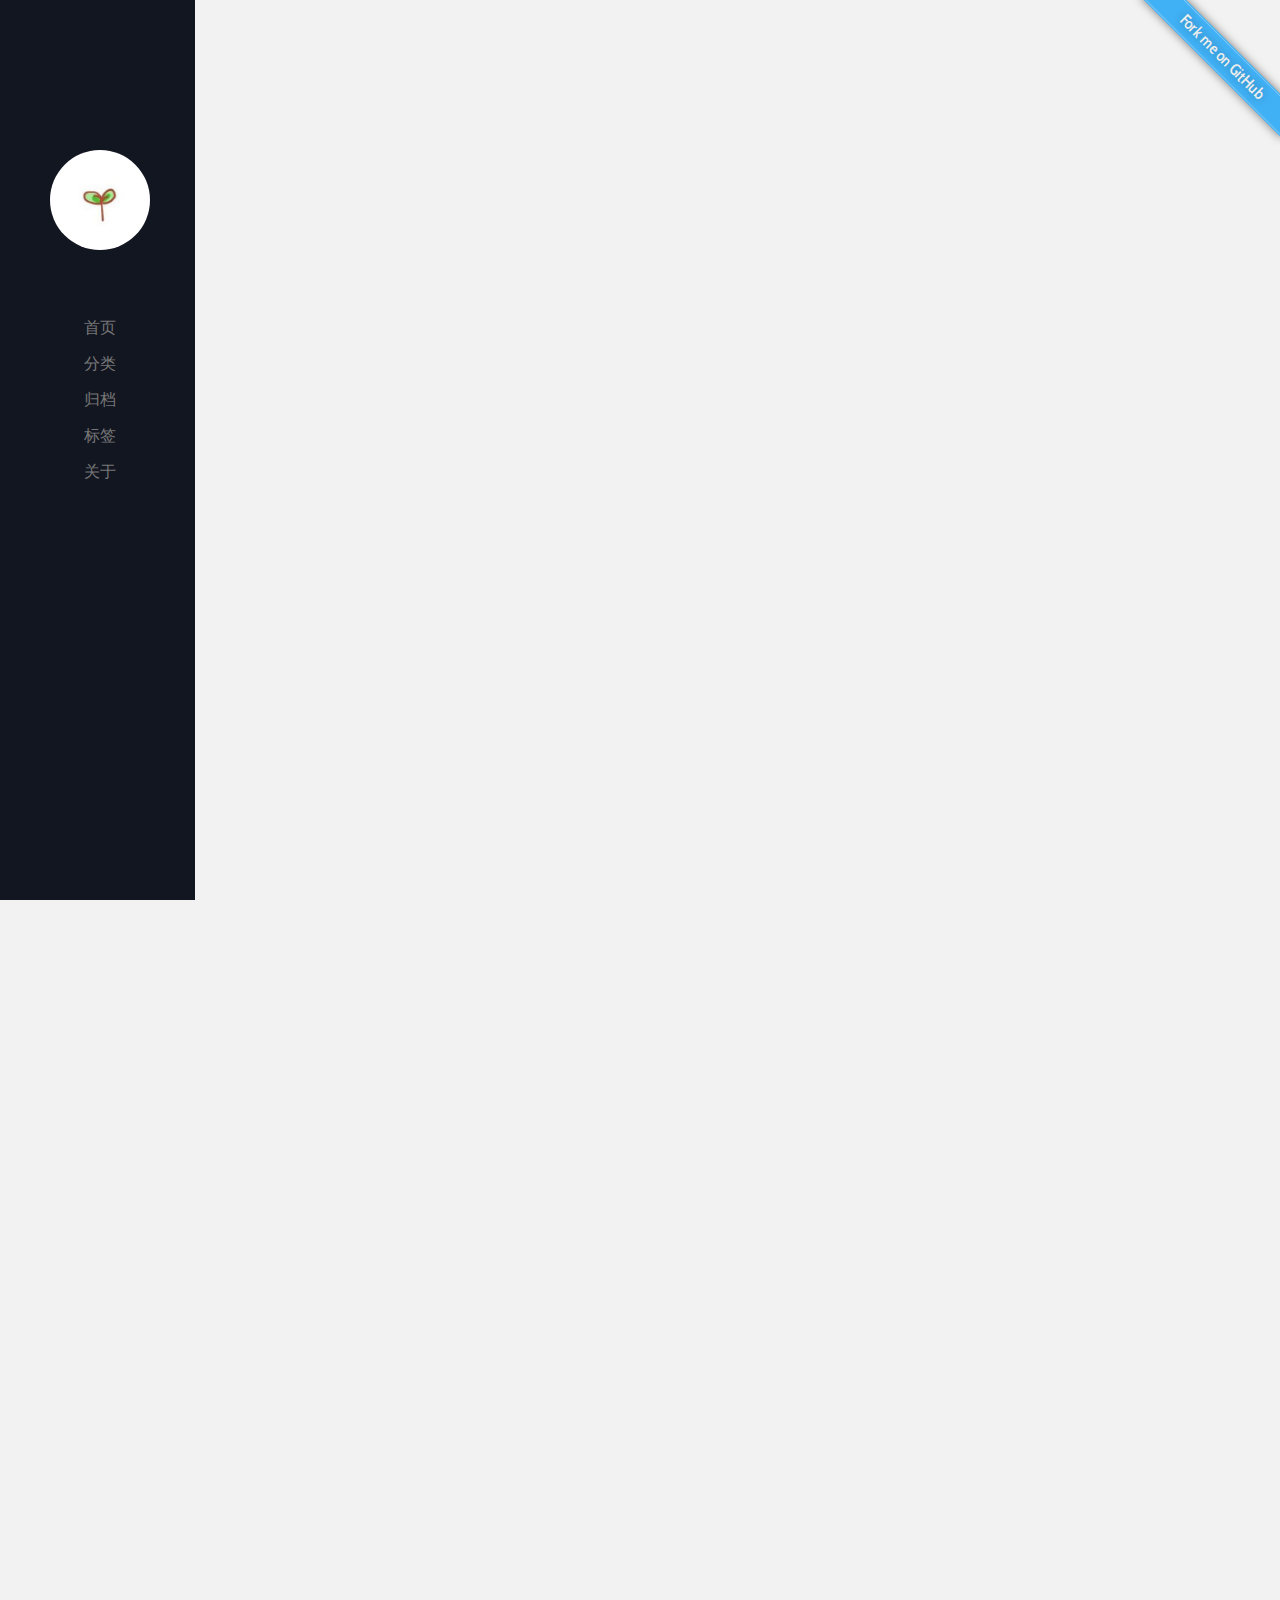
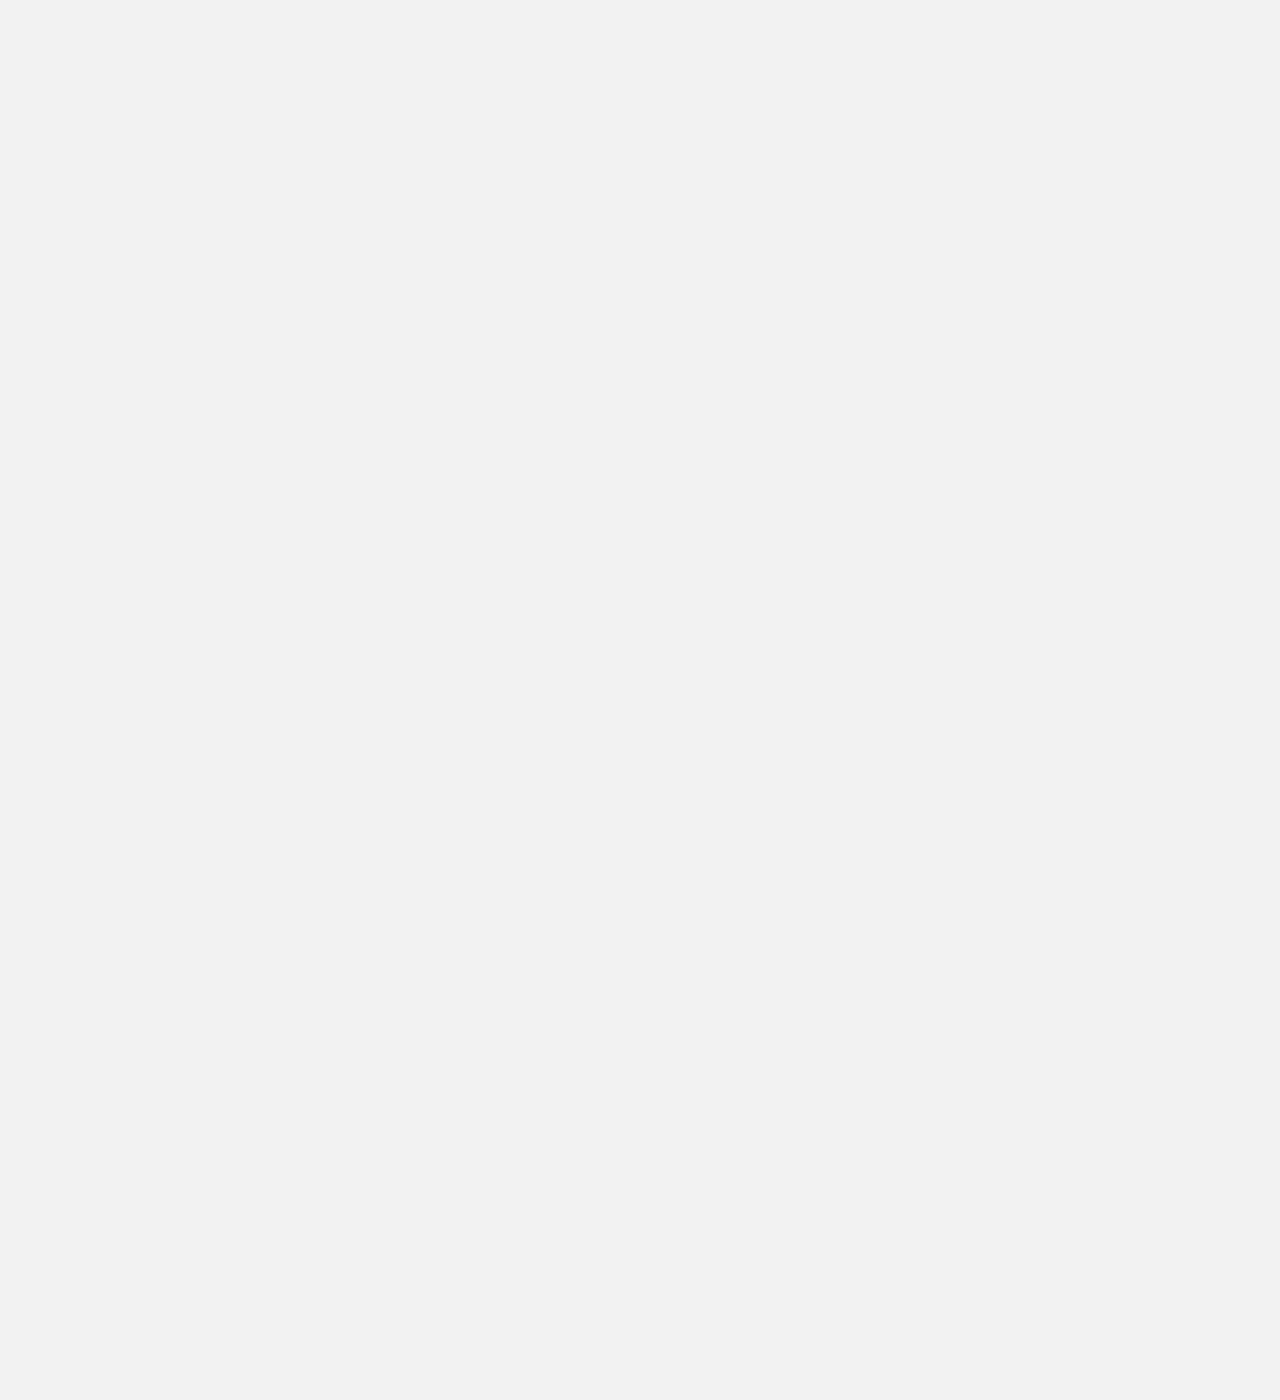
==== index.html @ 3eb14aa8 "add file" ====
<!DOCTYPE html>
<html lang="en">
<head>
<meta charset="UTF-8">
<meta name="viewport" content="width=device-width,initial-scale=1.0,maximum-scale=1.0"/>
<title>粒粒儿 - blog</title>
<link rel="icon" href="favicon.ico" mce_href="favicon.ico" type="image/x-icon"/>
<link rel="shortcut icon" href="favicon.ico" mce_href="favicon.ico" type="image/x-icon"/>
<link rel="stylesheet" href="css/styles.css"/>
</head>
<body>
<!-- aside -->
<aside id="topNavBox" class="navBox">
	<nav>
		<a class="navBox_logo" href="index.html">
			<img src="img/face.jpg" alt=""/>
			<h1>(｡･∀･)ﾉﾞ嗨</h1>
		</a>
		<ul>
			<li><a href="index.html">首页</a></li>
			<li><a href="#">分类</a></li>
			<li><a href="#">归档</a></li>
			<li><a href="#">标签</a></li>
			<li><a href="#">关于</a></li>
		</ul>
	</nav>
</aside>
<!-- main -->
<section class="mainBox">
	<div class="listBox" style="height: 3000px;"></div>
</section>
<!-- ribbon css -->
<div class="ribbon right blue"><a href="https://github.com/duooduo">Fork me on GitHub</a></div>
<!-- javascript -->
<script src="js/lib/zepto.min.js"></script>
<script>

</script>
</body>
</html>
---- css/styles.css ----
body{font:normal 14px/1.5 "\5FAE\8F6F\96C5\9ED1", Helvetica,STHeiti, Droidsansfallback;color:#444;background-color:#f2f2f2;-webkit-user-select:none;-webkit-text-size-adjust:none}body,div,dl,dt,dd,del,ul,ol,li,h1,h2,h3,h4,h5,h6,pre,form,fieldset,input,textarea,p,blockquote,th,td,figure{margin:0;padding:0}input[type="text"],input[type="number"],input[type="password"],input[type="submit"],input[type="button"],textarea{-webkit-appearance:none;outline-style:none;resize:none;border:0}table{border-collapse:collapse;border-spacing:0}fieldset,img{border:0}address,caption,cite,code,dfn,em,th,var{font-style:normal;font-weight:normal}ol,ul{list-style:none}caption,th{text-align:left}h1,h2,h3,h4,h5,h6{font-size:100%;font-weight:normal;font-style:normal}q:before,q:after{content:''}abbr,acronym{border:0}header,section{display:block;margin:0;padding:0}a{text-decoration:none}.clearfix:after{content:".";display:block;height:0;clear:both;visibility:hidden}.unl{text-decoration:underline}.tl{text-align:left}.tc{text-align:center}.tr{text-align:right}.bc{margin-left:auto;margin-right:auto}.fl{float:left}.fr{float:right}.vm{vertical-align:middle}.vt{vertical-align:top}.pr{position:relative}.pa{position:absolute}.none{display:none}*:visited,*:hover,*:active,*:focus{transition:color .5s linear, background-color .5s linear, border-color .5s linear}@font-face{font-family:'Cabin Condensed';font-style:normal;font-weight:500;src:local("Cabin Condensed Medium"),local("CabinCondensed-Medium"),url(fonts/CabinCondensed.woff2) format("woff2");unicode-range:U+0000-00FF,U+0131,U+0152-0153,U+02C6,U+02DA,U+02DC,U+2000-206F,U+2074,U+20AC,U+2212,U+2215,U+E0FF,U+EFFD,U+F000}body::-webkit-scrollbar-track-piece{background-color:#e5e5e5;-webkit-border-radius:4px}body::-webkit-scrollbar{width:8px}body::-webkit-scrollbar-thumb{width:8px;background-color:#999;-webkit-border-radius:4px}body::-webkit-scrollbar-thumb:hover{height:50px;background-color:#9f9f9f;-webkit-border-radius:4px}body{overflow-x:hidden}.navBox{width:135px;padding:150px 10px 0 50px;position:fixed;top:0;left:0;bottom:0;background-color:#121621}.navBox .navBox_logo{display:block;width:100px;height:100px;position:relative}.navBox .navBox_logo img{width:100%;height:100%;display:block;border-radius:50%;transition:box-shadow .5s linear}.navBox .navBox_logo h1{position:absolute;right:-30px;top:-45px;line-height:40px;color:#41B1F5;opacity:0;transform:rotate(0deg)}.navBox .navBox_logo:hover img{box-shadow:0 0 50px #41B1F5}.navBox .navBox_logo:hover h1{opacity:1;transform:rotate(30deg);transform-origin:0% 20%;transition:opacity .5s linear .3s, transform .1s ease 1.2s}.navBox ul{padding:60px 40px 0 5px}.navBox ul li{line-height:35px;text-align:center}.navBox ul a{color:#777;font-size:16px;font-weight:500}.navBox ul a:hover{color:#41B1F5}.mainBox{margin:0 0 0 205px}.ribbon{position:absolute;top:42px;width:200px;padding:1px 0;background:#000;color:#eee;-moz-box-shadow:0 0 10px rgba(0,0,0,0.5);-webkit-box-shadow:0 0 10px rgba(0,0,0,0.5);box-shadow:0 0 10px rgba(0,0,0,0.5)}.ribbon.left{left:-42px;-moz-transform:rotate(-45deg);-webkit-transform:rotate(-45deg);-o-transform:rotate(-45deg);-ms-transform:rotate(-45deg);transform:rotate(-45deg)}.ribbon.right{right:-42px;-moz-transform:rotate(45deg);-webkit-transform:rotate(45deg);-o-transform:rotate(45deg);-ms-transform:rotate(45deg);transform:rotate(45deg)}.ribbon a,.ribbon a:visited,.ribbon a:active,.ribbon a:hover{display:block;padding:1px 0;height:24px;line-height:24px;color:inherit;text-align:center;text-decoration:none;font-family:'Cabin Condensed', sans-serif;font-size:16px;font-weight:500;border:1px solid rgba(255,255,255,0.3);-moz-text-shadow:0 0 10px rgba(0,0,0,0.31);-webkit-text-shadow:0 0 10px rgba(0,0,0,0.31);text-shadow:0 0 10px rgba(0,0,0,0.31)}.ribbon.black{background:#121621}.ribbon.red{background:#c00}.ribbon.blue{background:#41B1F5}.ribbon.green{background:#0a0}.ribbon.orange{background:#d80}.ribbon.purple{background:#c0c}.ribbon.grey{background:#888}.ribbon.white{background:#eee;color:black}.ribbon.white a{border:2px dotted rgba(100,100,100,0.2)}
/*# sourceMappingURL=styles.css.map */
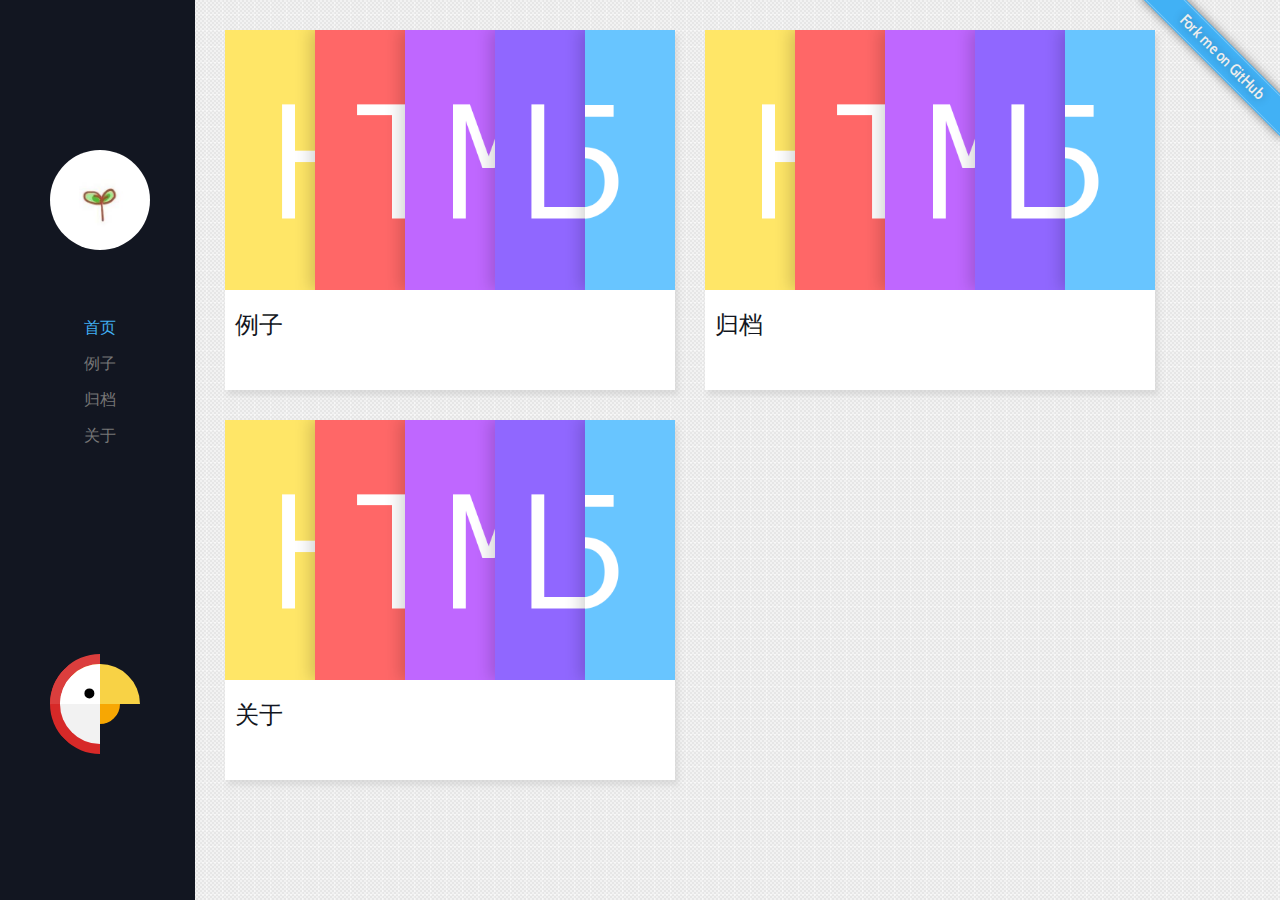
==== commit 348c7d1e: "add style" ====
--- a/index.html
+++ b/index.html
@@ -7,6 +7,20 @@
 <link rel="icon" href="favicon.ico" mce_href="favicon.ico" type="image/x-icon"/>
 <link rel="shortcut icon" href="favicon.ico" mce_href="favicon.ico" type="image/x-icon"/>
 <link rel="stylesheet" href="css/styles.css"/>
+<!--[if IE 9]>
+<style>
+	.birdBox { display: none;}
+</style>
+<![endif]-->
+<!--[if lte IE 8]>
+<script>
+document.documentElement.className += ' ie8';
+//window.onload = function(){
+//	document.body.innerHTML = '请升级IE浏览器，或使用chrome、firefox浏览器。';
+//};
+</script>
+<![endif]-->
+
 </head>
 <body>
 <!-- aside -->
@@ -17,24 +31,50 @@
 			<h1>(｡･∀･)ﾉﾞ嗨</h1>
 		</a>
 		<ul>
-			<li><a href="index.html">首页</a></li>
-			<li><a href="#">分类</a></li>
+			<li class="cur"><a href="index.html">首页</a></li>
+			<li><a href="exp.html">例子</a></li>
 			<li><a href="#">归档</a></li>
-			<li><a href="#">标签</a></li>
-			<li><a href="#">关于</a></li>
+			<!--<li><a href="#">标签</a></li>-->
+			<li><a href="about.html">关于</a></li>
 		</ul>
 	</nav>
+	<div class="birdBox">
+		<div class="bird">
+			<div class="big"></div>
+			<div class="middle"></div>
+			<div class="small"></div>
+		</div>
+	</div>
 </aside>
 <!-- main -->
 <section class="mainBox">
-	<div class="listBox" style="height: 3000px;"></div>
+	<div class="listBox">
+		<ul class="clearfix">
+			<li><a href="exp.html">
+				<figure><img src="img/temp/img_html5.png" alt=""/></figure>
+				<div class="tit">
+					<h3>例子</h3>
+				</div>
+			</a></li>
+			<li><a href="list.html">
+				<figure><img src="img/temp/img_html5.png" alt=""/></figure>
+				<div class="tit">
+					<h3>归档</h3>
+				</div>
+			</a></li>
+			<li><a href="about.html">
+				<figure><img src="img/temp/img_html5.png" alt=""/></figure>
+				<div class="tit">
+					<h3>关于</h3>
+				</div>
+			</a></li>
+		</ul>
+	</div>
 </section>
 <!-- ribbon css -->
-<div class="ribbon right blue"><a href="https://github.com/duooduo">Fork me on GitHub</a></div>
+<div class="ribbon right blue"><a target="_blank" href="https://github.com/duooduo">Fork me on GitHub</a></div>
 <!-- javascript -->
 <script src="js/lib/zepto.min.js"></script>
-<script>
-
-</script>
+<script src="js/index.js"></script>
 </body>
 </html>--- a/css/styles.css
+++ b/css/styles.css
@@ -1,2 +1,2 @@
-body{font:normal 14px/1.5 "\5FAE\8F6F\96C5\9ED1", Helvetica,STHeiti, Droidsansfallback;color:#444;background-color:#f2f2f2;-webkit-user-select:none;-webkit-text-size-adjust:none}body,div,dl,dt,dd,del,ul,ol,li,h1,h2,h3,h4,h5,h6,pre,form,fieldset,input,textarea,p,blockquote,th,td,figure{margin:0;padding:0}input[type="text"],input[type="number"],input[type="password"],input[type="submit"],input[type="button"],textarea{-webkit-appearance:none;outline-style:none;resize:none;border:0}table{border-collapse:collapse;border-spacing:0}fieldset,img{border:0}address,caption,cite,code,dfn,em,th,var{font-style:normal;font-weight:normal}ol,ul{list-style:none}caption,th{text-align:left}h1,h2,h3,h4,h5,h6{font-size:100%;font-weight:normal;font-style:normal}q:before,q:after{content:''}abbr,acronym{border:0}header,section{display:block;margin:0;padding:0}a{text-decoration:none}.clearfix:after{content:".";display:block;height:0;clear:both;visibility:hidden}.unl{text-decoration:underline}.tl{text-align:left}.tc{text-align:center}.tr{text-align:right}.bc{margin-left:auto;margin-right:auto}.fl{float:left}.fr{float:right}.vm{vertical-align:middle}.vt{vertical-align:top}.pr{position:relative}.pa{position:absolute}.none{display:none}*:visited,*:hover,*:active,*:focus{transition:color .5s linear, background-color .5s linear, border-color .5s linear}@font-face{font-family:'Cabin Condensed';font-style:normal;font-weight:500;src:local("Cabin Condensed Medium"),local("CabinCondensed-Medium"),url(fonts/CabinCondensed.woff2) format("woff2");unicode-range:U+0000-00FF,U+0131,U+0152-0153,U+02C6,U+02DA,U+02DC,U+2000-206F,U+2074,U+20AC,U+2212,U+2215,U+E0FF,U+EFFD,U+F000}body::-webkit-scrollbar-track-piece{background-color:#e5e5e5;-webkit-border-radius:4px}body::-webkit-scrollbar{width:8px}body::-webkit-scrollbar-thumb{width:8px;background-color:#999;-webkit-border-radius:4px}body::-webkit-scrollbar-thumb:hover{height:50px;background-color:#9f9f9f;-webkit-border-radius:4px}body{overflow-x:hidden}.navBox{width:135px;padding:150px 10px 0 50px;position:fixed;top:0;left:0;bottom:0;background-color:#121621}.navBox .navBox_logo{display:block;width:100px;height:100px;position:relative}.navBox .navBox_logo img{width:100%;height:100%;display:block;border-radius:50%;transition:box-shadow .5s linear}.navBox .navBox_logo h1{position:absolute;right:-30px;top:-45px;line-height:40px;color:#41B1F5;opacity:0;transform:rotate(0deg)}.navBox .navBox_logo:hover img{box-shadow:0 0 50px #41B1F5}.navBox .navBox_logo:hover h1{opacity:1;transform:rotate(30deg);transform-origin:0% 20%;transition:opacity .5s linear .3s, transform .1s ease 1.2s}.navBox ul{padding:60px 40px 0 5px}.navBox ul li{line-height:35px;text-align:center}.navBox ul a{color:#777;font-size:16px;font-weight:500}.navBox ul a:hover{color:#41B1F5}.mainBox{margin:0 0 0 205px}.ribbon{position:absolute;top:42px;width:200px;padding:1px 0;background:#000;color:#eee;-moz-box-shadow:0 0 10px rgba(0,0,0,0.5);-webkit-box-shadow:0 0 10px rgba(0,0,0,0.5);box-shadow:0 0 10px rgba(0,0,0,0.5)}.ribbon.left{left:-42px;-moz-transform:rotate(-45deg);-webkit-transform:rotate(-45deg);-o-transform:rotate(-45deg);-ms-transform:rotate(-45deg);transform:rotate(-45deg)}.ribbon.right{right:-42px;-moz-transform:rotate(45deg);-webkit-transform:rotate(45deg);-o-transform:rotate(45deg);-ms-transform:rotate(45deg);transform:rotate(45deg)}.ribbon a,.ribbon a:visited,.ribbon a:active,.ribbon a:hover{display:block;padding:1px 0;height:24px;line-height:24px;color:inherit;text-align:center;text-decoration:none;font-family:'Cabin Condensed', sans-serif;font-size:16px;font-weight:500;border:1px solid rgba(255,255,255,0.3);-moz-text-shadow:0 0 10px rgba(0,0,0,0.31);-webkit-text-shadow:0 0 10px rgba(0,0,0,0.31);text-shadow:0 0 10px rgba(0,0,0,0.31)}.ribbon.black{background:#121621}.ribbon.red{background:#c00}.ribbon.blue{background:#41B1F5}.ribbon.green{background:#0a0}.ribbon.orange{background:#d80}.ribbon.purple{background:#c0c}.ribbon.grey{background:#888}.ribbon.white{background:#eee;color:black}.ribbon.white a{border:2px dotted rgba(100,100,100,0.2)}
+body{font:normal 14px/1.5 "\5FAE\8F6F\96C5\9ED1", Helvetica,STHeiti, Droidsansfallback;color:#444;-webkit-user-select:none;-webkit-text-size-adjust:none}body,div,dl,dt,dd,del,ul,ol,li,h1,h2,h3,h4,h5,h6,pre,form,fieldset,input,textarea,p,blockquote,th,td,figure{margin:0;padding:0}input[type="text"],input[type="number"],input[type="password"],input[type="submit"],input[type="button"],textarea{-webkit-appearance:none;outline-style:none;resize:none;border:0}table{border-collapse:collapse;border-spacing:0}fieldset,img{border:0}address,caption,cite,code,dfn,em,th,var{font-style:normal;font-weight:normal}ol,ul{list-style:none}caption,th{text-align:left}h1,h2,h3,h4,h5,h6{font-size:100%;font-weight:normal;font-style:normal}q:before,q:after{content:''}abbr,acronym{border:0}header,section{display:block;margin:0;padding:0}a{text-decoration:none}.clearfix:after{content:".";display:block;height:0;clear:both;visibility:hidden}.unl{text-decoration:underline}.tl{text-align:left}.tc{text-align:center}.tr{text-align:right}.bc{margin-left:auto;margin-right:auto}.fl{float:left}.fr{float:right}.vm{vertical-align:middle}.vt{vertical-align:top}.pr{position:relative}.pa{position:absolute}.none{display:none}*:visited,*:hover,*:active,*:focus{transition:color .5s linear, background-color .5s linear, border-color .5s linear}body{background:url(../img/freebie.png) repeat 0 0}@font-face{font-family:'Cabin Condensed';font-style:normal;font-weight:500;src:local("Cabin Condensed Medium"),local("CabinCondensed-Medium"),url(fonts/CabinCondensed.woff2) format("woff2");unicode-range:U+0000-00FF,U+0131,U+0152-0153,U+02C6,U+02DA,U+02DC,U+2000-206F,U+2074,U+20AC,U+2212,U+2215,U+E0FF,U+EFFD,U+F000}body::-webkit-scrollbar-track-piece{background-color:#e5e5e5;-webkit-border-radius:4px}body::-webkit-scrollbar{width:8px}body::-webkit-scrollbar-thumb{width:8px;background-color:#999;-webkit-border-radius:4px}body::-webkit-scrollbar-thumb:hover{height:50px;background-color:#9f9f9f;-webkit-border-radius:4px}body{overflow-x:hidden}.navBox{width:135px;padding:150px 10px 0 50px;position:fixed;top:0;left:0;bottom:0;background-color:#121621}.navBox .birdBox{padding-top:200px}.navBox .navBox_logo{display:block;width:100px;height:100px;position:relative}.navBox .navBox_logo img{width:100%;height:100%;display:block;border-radius:50%;transition:box-shadow .5s linear}.navBox .navBox_logo h1{position:absolute;right:-30px;top:-45px;line-height:40px;color:#41B1F5;opacity:0;transform:rotate(0deg)}.navBox .navBox_logo:hover img{box-shadow:0 0 50px #41B1F5}.navBox .navBox_logo:hover h1{opacity:1;transform:rotate(30deg);transform-origin:0% 20%;transition:opacity .5s linear .3s, transform .1s ease 1.2s}.navBox ul{padding:60px 40px 0 5px}.navBox ul li{line-height:35px;text-align:center}.navBox ul li.cur a{color:#41B1F5}.navBox ul a{color:#777;font-size:16px;font-weight:500}.navBox ul a:hover{color:#41B1F5}.mainBox{margin:0 0 0 195px}.listBox ul{padding:0 0 30px 30px}.listBox li{float:left;padding:30px 30px 0 0}.listBox li a{display:block;width:450px;height:360px;background-color:#fff;box-shadow:3px 5px 5px rgba(200,200,200,0.5)}.listBox li a:hover{box-shadow:3px 5px 5px rgba(106,137,161,0.5)}.listBox li figure{width:100%;height:260px}.listBox li figure img{display:block;width:100%;height:100%}.listBox li .tit{padding:10px}.listBox li .tit h3{line-height:50px;font-size:24px;color:#121621}.listBox li .tit p{line-height:30px;font-size:14px;color:#999;overflow:hidden;text-overflow:ellipsis;white-space:nowrap}.ribbon{position:absolute;top:42px;width:200px;padding:1px 0;background:#000;color:#eee;box-shadow:0 0 10px rgba(0,0,0,0.5)}.ribbon.left{left:-42px;-moz-transform:rotate(-45deg);-webkit-transform:rotate(-45deg);-o-transform:rotate(-45deg);-ms-transform:rotate(-45deg);transform:rotate(-45deg)}.ribbon.right{right:-42px;-moz-transform:rotate(45deg);-webkit-transform:rotate(45deg);-o-transform:rotate(45deg);-ms-transform:rotate(45deg);transform:rotate(45deg)}.ribbon a,.ribbon a:visited,.ribbon a:active,.ribbon a:hover{display:block;padding:1px 0;height:24px;line-height:24px;color:inherit;text-align:center;text-decoration:none;font-family:'Cabin Condensed', sans-serif;font-size:16px;font-weight:500;border:1px solid rgba(255,255,255,0.3);-moz-text-shadow:0 0 10px rgba(0,0,0,0.31);-webkit-text-shadow:0 0 10px rgba(0,0,0,0.31);text-shadow:0 0 10px rgba(0,0,0,0.31)}.ribbon.black{background:#121621}.ribbon.red{background:#c00}.ribbon.blue{background:#41B1F5}.ribbon.green{background:#0a0}.ribbon.orange{background:#d80}.ribbon.purple{background:#c0c}.ribbon.grey{background:#888}.ribbon.white{background:#eee;color:black}.ribbon.white a{border:2px dotted rgba(100,100,100,0.2)}.bird{position:relative;width:100px;height:100px;cursor:pointer}.bird .big{position:absolute;top:0;left:0;border-radius:50%;border-color:transparent transparent #d72928 #db3e3d;border-width:50px;border-style:solid;transform:rotate(45deg);-webkit-transform:rotate(45deg);-moz-transform:rotate(45deg);transition:0.5s;-webkit-transition:0.5s;-moz-transition:0.5s}.bird .middle{position:absolute;top:10%;left:10%;border-radius:50%;border-color:#f8d245 transparent #f2f2f2 #fff;border-style:solid;border-width:40px;transform:rotate(45deg);-webkit-transform:rotate(45deg);-moz-transform:rotate(45deg);transition:0.5s;-webkit-transition:0.5s;-moz-transition:0.5s}.bird .small{position:absolute;top:30%;left:30%;border-radius:50%;border-color:transparent #f7a703 transparent transparent;border-style:solid;border-width:20px;transform:rotate(45deg);-webkit-transform:rotate(45deg);-moz-transform:rotate(45deg);transition:0.5s;-webkit-transition:0.5s;-moz-transition:0.5s}.bird .small:before{content:"";background:#000;width:10px;height:10px;border-radius:50%;position:absolute;top:-5px;right:10px}.bird:hover .big{transform:rotate(225deg);-webkit-transform:rotate(225deg);-moz-transform:rotate(225deg);border-color:transparent transparent #1fe8b6 #16d7a7}.bird:hover .middle{transform:rotate(-135deg);-webkit-transform:rotate(-135deg);-moz-transform:rotate(-135deg);border-color:transparent #f8d245 #fff #f2f2f2}.bird:hover .small{transform:rotate(135deg);-webkit-transform:rotate(135deg);-moz-transform:rotate(135deg);border-color:transparent #f7a703 transparent transparent}h2{font-size:30px;line-height:1.5;color:#3A90CD}.ie8 div,.ie8 aside,.ie8 section,.ie8 ul,.ie8 li,.ie8 a,.ie8 img{display:none}
 /*# sourceMappingURL=styles.css.map */
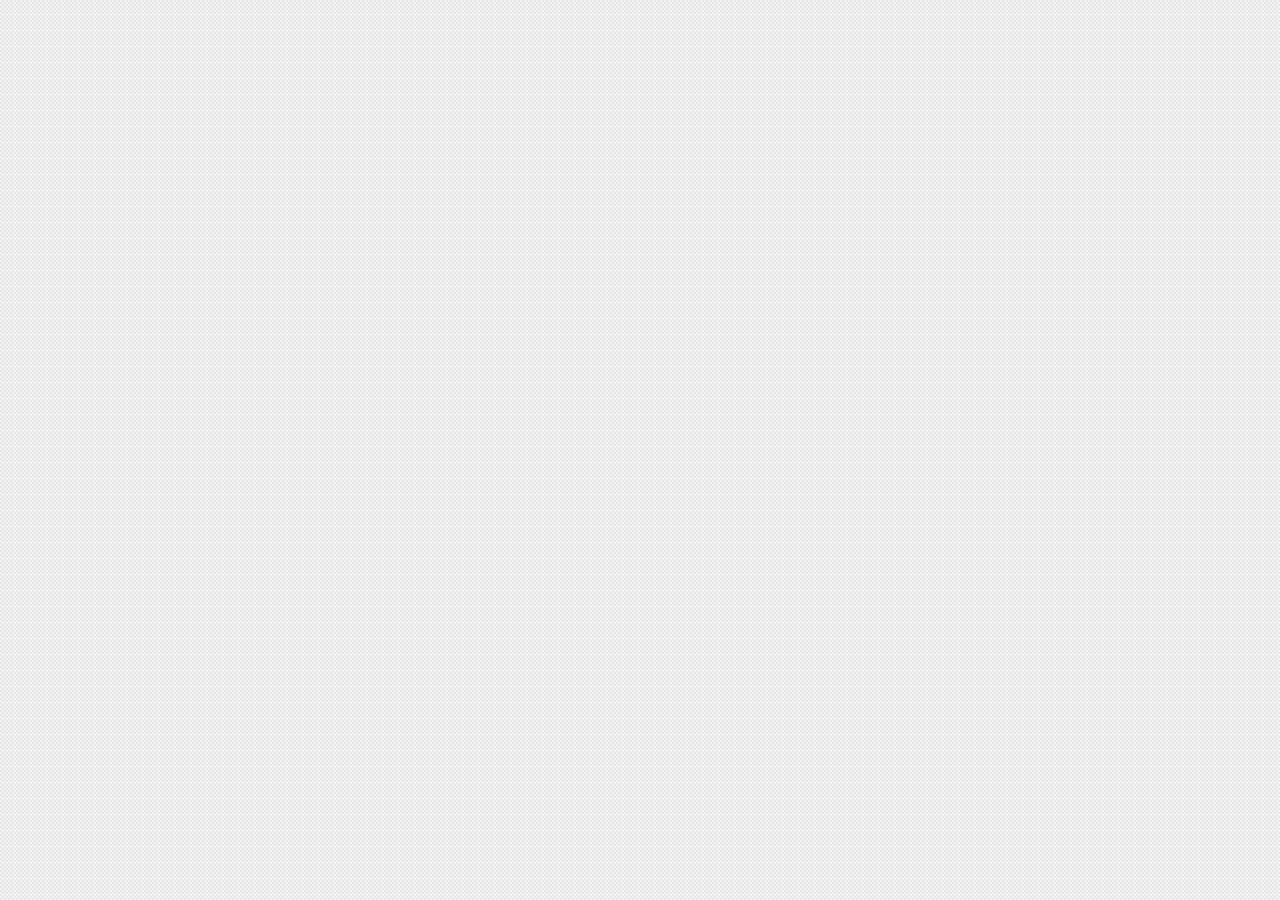
==== commit 4f96d7eb: "style" ====
--- a/index.html
+++ b/index.html
@@ -8,71 +8,16 @@
 <link rel="shortcut icon" href="favicon.ico" mce_href="favicon.ico" type="image/x-icon"/>
 <link rel="stylesheet" href="css/styles.css"/>
 <!--[if IE 9]>
-<style>
-	.birdBox { display: none;}
-</style>
 <![endif]-->
 <!--[if lte IE 8]>
+<style>.birdBox { display: none;}</style>
 <script>
 document.documentElement.className += ' ie8';
-//window.onload = function(){
-//	document.body.innerHTML = '请升级IE浏览器，或使用chrome、firefox浏览器。';
-//};
 </script>
 <![endif]-->
-
 </head>
 <body>
-<!-- aside -->
-<aside id="topNavBox" class="navBox">
-	<nav>
-		<a class="navBox_logo" href="index.html">
-			<img src="img/face.jpg" alt=""/>
-			<h1>(｡･∀･)ﾉﾞ嗨</h1>
-		</a>
-		<ul>
-			<li class="cur"><a href="index.html">首页</a></li>
-			<li><a href="exp.html">例子</a></li>
-			<li><a href="#">归档</a></li>
-			<!--<li><a href="#">标签</a></li>-->
-			<li><a href="about.html">关于</a></li>
-		</ul>
-	</nav>
-	<div class="birdBox">
-		<div class="bird">
-			<div class="big"></div>
-			<div class="middle"></div>
-			<div class="small"></div>
-		</div>
-	</div>
-</aside>
-<!-- main -->
-<section class="mainBox">
-	<div class="listBox">
-		<ul class="clearfix">
-			<li><a href="exp.html">
-				<figure><img src="img/temp/img_html5.png" alt=""/></figure>
-				<div class="tit">
-					<h3>例子</h3>
-				</div>
-			</a></li>
-			<li><a href="list.html">
-				<figure><img src="img/temp/img_html5.png" alt=""/></figure>
-				<div class="tit">
-					<h3>归档</h3>
-				</div>
-			</a></li>
-			<li><a href="about.html">
-				<figure><img src="img/temp/img_html5.png" alt=""/></figure>
-				<div class="tit">
-					<h3>关于</h3>
-				</div>
-			</a></li>
-		</ul>
-	</div>
-</section>
-<!-- ribbon css -->
-<div class="ribbon right blue"><a target="_blank" href="https://github.com/duooduo">Fork me on GitHub</a></div>
+
 <!-- javascript -->
 <script src="js/lib/zepto.min.js"></script>
 <script src="js/index.js"></script>
--- a/css/styles.css
+++ b/css/styles.css
@@ -1,2 +1,2 @@
-body{font:normal 14px/1.5 "\5FAE\8F6F\96C5\9ED1", Helvetica,STHeiti, Droidsansfallback;color:#444;-webkit-user-select:none;-webkit-text-size-adjust:none}body,div,dl,dt,dd,del,ul,ol,li,h1,h2,h3,h4,h5,h6,pre,form,fieldset,input,textarea,p,blockquote,th,td,figure{margin:0;padding:0}input[type="text"],input[type="number"],input[type="password"],input[type="submit"],input[type="button"],textarea{-webkit-appearance:none;outline-style:none;resize:none;border:0}table{border-collapse:collapse;border-spacing:0}fieldset,img{border:0}address,caption,cite,code,dfn,em,th,var{font-style:normal;font-weight:normal}ol,ul{list-style:none}caption,th{text-align:left}h1,h2,h3,h4,h5,h6{font-size:100%;font-weight:normal;font-style:normal}q:before,q:after{content:''}abbr,acronym{border:0}header,section{display:block;margin:0;padding:0}a{text-decoration:none}.clearfix:after{content:".";display:block;height:0;clear:both;visibility:hidden}.unl{text-decoration:underline}.tl{text-align:left}.tc{text-align:center}.tr{text-align:right}.bc{margin-left:auto;margin-right:auto}.fl{float:left}.fr{float:right}.vm{vertical-align:middle}.vt{vertical-align:top}.pr{position:relative}.pa{position:absolute}.none{display:none}*:visited,*:hover,*:active,*:focus{transition:color .5s linear, background-color .5s linear, border-color .5s linear}body{background:url(../img/freebie.png) repeat 0 0}@font-face{font-family:'Cabin Condensed';font-style:normal;font-weight:500;src:local("Cabin Condensed Medium"),local("CabinCondensed-Medium"),url(fonts/CabinCondensed.woff2) format("woff2");unicode-range:U+0000-00FF,U+0131,U+0152-0153,U+02C6,U+02DA,U+02DC,U+2000-206F,U+2074,U+20AC,U+2212,U+2215,U+E0FF,U+EFFD,U+F000}body::-webkit-scrollbar-track-piece{background-color:#e5e5e5;-webkit-border-radius:4px}body::-webkit-scrollbar{width:8px}body::-webkit-scrollbar-thumb{width:8px;background-color:#999;-webkit-border-radius:4px}body::-webkit-scrollbar-thumb:hover{height:50px;background-color:#9f9f9f;-webkit-border-radius:4px}body{overflow-x:hidden}.navBox{width:135px;padding:150px 10px 0 50px;position:fixed;top:0;left:0;bottom:0;background-color:#121621}.navBox .birdBox{padding-top:200px}.navBox .navBox_logo{display:block;width:100px;height:100px;position:relative}.navBox .navBox_logo img{width:100%;height:100%;display:block;border-radius:50%;transition:box-shadow .5s linear}.navBox .navBox_logo h1{position:absolute;right:-30px;top:-45px;line-height:40px;color:#41B1F5;opacity:0;transform:rotate(0deg)}.navBox .navBox_logo:hover img{box-shadow:0 0 50px #41B1F5}.navBox .navBox_logo:hover h1{opacity:1;transform:rotate(30deg);transform-origin:0% 20%;transition:opacity .5s linear .3s, transform .1s ease 1.2s}.navBox ul{padding:60px 40px 0 5px}.navBox ul li{line-height:35px;text-align:center}.navBox ul li.cur a{color:#41B1F5}.navBox ul a{color:#777;font-size:16px;font-weight:500}.navBox ul a:hover{color:#41B1F5}.mainBox{margin:0 0 0 195px}.listBox ul{padding:0 0 30px 30px}.listBox li{float:left;padding:30px 30px 0 0}.listBox li a{display:block;width:450px;height:360px;background-color:#fff;box-shadow:3px 5px 5px rgba(200,200,200,0.5)}.listBox li a:hover{box-shadow:3px 5px 5px rgba(106,137,161,0.5)}.listBox li figure{width:100%;height:260px}.listBox li figure img{display:block;width:100%;height:100%}.listBox li .tit{padding:10px}.listBox li .tit h3{line-height:50px;font-size:24px;color:#121621}.listBox li .tit p{line-height:30px;font-size:14px;color:#999;overflow:hidden;text-overflow:ellipsis;white-space:nowrap}.ribbon{position:absolute;top:42px;width:200px;padding:1px 0;background:#000;color:#eee;box-shadow:0 0 10px rgba(0,0,0,0.5)}.ribbon.left{left:-42px;-moz-transform:rotate(-45deg);-webkit-transform:rotate(-45deg);-o-transform:rotate(-45deg);-ms-transform:rotate(-45deg);transform:rotate(-45deg)}.ribbon.right{right:-42px;-moz-transform:rotate(45deg);-webkit-transform:rotate(45deg);-o-transform:rotate(45deg);-ms-transform:rotate(45deg);transform:rotate(45deg)}.ribbon a,.ribbon a:visited,.ribbon a:active,.ribbon a:hover{display:block;padding:1px 0;height:24px;line-height:24px;color:inherit;text-align:center;text-decoration:none;font-family:'Cabin Condensed', sans-serif;font-size:16px;font-weight:500;border:1px solid rgba(255,255,255,0.3);-moz-text-shadow:0 0 10px rgba(0,0,0,0.31);-webkit-text-shadow:0 0 10px rgba(0,0,0,0.31);text-shadow:0 0 10px rgba(0,0,0,0.31)}.ribbon.black{background:#121621}.ribbon.red{background:#c00}.ribbon.blue{background:#41B1F5}.ribbon.green{background:#0a0}.ribbon.orange{background:#d80}.ribbon.purple{background:#c0c}.ribbon.grey{background:#888}.ribbon.white{background:#eee;color:black}.ribbon.white a{border:2px dotted rgba(100,100,100,0.2)}.bird{position:relative;width:100px;height:100px;cursor:pointer}.bird .big{position:absolute;top:0;left:0;border-radius:50%;border-color:transparent transparent #d72928 #db3e3d;border-width:50px;border-style:solid;transform:rotate(45deg);-webkit-transform:rotate(45deg);-moz-transform:rotate(45deg);transition:0.5s;-webkit-transition:0.5s;-moz-transition:0.5s}.bird .middle{position:absolute;top:10%;left:10%;border-radius:50%;border-color:#f8d245 transparent #f2f2f2 #fff;border-style:solid;border-width:40px;transform:rotate(45deg);-webkit-transform:rotate(45deg);-moz-transform:rotate(45deg);transition:0.5s;-webkit-transition:0.5s;-moz-transition:0.5s}.bird .small{position:absolute;top:30%;left:30%;border-radius:50%;border-color:transparent #f7a703 transparent transparent;border-style:solid;border-width:20px;transform:rotate(45deg);-webkit-transform:rotate(45deg);-moz-transform:rotate(45deg);transition:0.5s;-webkit-transition:0.5s;-moz-transition:0.5s}.bird .small:before{content:"";background:#000;width:10px;height:10px;border-radius:50%;position:absolute;top:-5px;right:10px}.bird:hover .big{transform:rotate(225deg);-webkit-transform:rotate(225deg);-moz-transform:rotate(225deg);border-color:transparent transparent #1fe8b6 #16d7a7}.bird:hover .middle{transform:rotate(-135deg);-webkit-transform:rotate(-135deg);-moz-transform:rotate(-135deg);border-color:transparent #f8d245 #fff #f2f2f2}.bird:hover .small{transform:rotate(135deg);-webkit-transform:rotate(135deg);-moz-transform:rotate(135deg);border-color:transparent #f7a703 transparent transparent}h2{font-size:30px;line-height:1.5;color:#3A90CD}.ie8 div,.ie8 aside,.ie8 section,.ie8 ul,.ie8 li,.ie8 a,.ie8 img{display:none}
+body{font:normal 14px/1.5 "\5FAE\8F6F\96C5\9ED1", Helvetica,STHeiti, Droidsansfallback;color:#444;-webkit-user-select:none;-webkit-text-size-adjust:none}body,div,dl,dt,dd,del,ul,ol,li,h1,h2,h3,h4,h5,h6,pre,form,fieldset,input,textarea,p,blockquote,th,td,figure{margin:0;padding:0}input[type="text"],input[type="number"],input[type="password"],input[type="submit"],input[type="button"],textarea{-webkit-appearance:none;outline-style:none;resize:none;border:0}table{border-collapse:collapse;border-spacing:0}fieldset,img{border:0}address,caption,cite,code,dfn,em,th,var{font-style:normal;font-weight:normal}ol,ul{list-style:none}caption,th{text-align:left}h1,h2,h3,h4,h5,h6{font-size:100%;font-weight:normal;font-style:normal}q:before,q:after{content:''}abbr,acronym{border:0}header,section{display:block;margin:0;padding:0}a{text-decoration:none}.clearfix:after{content:".";display:block;height:0;clear:both;visibility:hidden}.unl{text-decoration:underline}.tl{text-align:left}.tc{text-align:center}.tr{text-align:right}.bc{margin-left:auto;margin-right:auto}.fl{float:left}.fr{float:right}.vm{vertical-align:middle}.vt{vertical-align:top}.pr{position:relative}.pa{position:absolute}.none{display:none}*:visited,*:hover,*:active,*:focus{transition:color .5s linear, background-color .5s linear, border-color .5s linear}article,aside,dialog,footer,header,section,footer,nav,figure,menu{display:block}body{background:url(../img/freebie.png) repeat 0 0}@font-face{font-family:'Cabin Condensed';font-style:normal;font-weight:500;src:local("Cabin Condensed Medium"),local("CabinCondensed-Medium"),url(fonts/CabinCondensed.woff2) format("woff2");unicode-range:U+0000-00FF,U+0131,U+0152-0153,U+02C6,U+02DA,U+02DC,U+2000-206F,U+2074,U+20AC,U+2212,U+2215,U+E0FF,U+EFFD,U+F000}body::-webkit-scrollbar-track-piece{background-color:#e5e5e5;-webkit-border-radius:4px}body::-webkit-scrollbar{width:8px}body::-webkit-scrollbar-thumb{width:8px;background-color:#999;-webkit-border-radius:4px}body::-webkit-scrollbar-thumb:hover{height:50px;background-color:#9f9f9f;-webkit-border-radius:4px}body{overflow-x:hidden}.navBox{width:135px;height:2000px;padding:150px 10px 0 50px;position:absolute;top:0;left:0;bottom:0;background-color:#121621}.navBox .birdBox{padding-top:200px}.navBox .navBox_logo{display:block;width:100px;height:100px;position:relative}.navBox .navBox_logo img{width:100%;height:100%;display:block;border-radius:50%;transition:box-shadow .5s linear}.navBox .navBox_logo h1{position:absolute;right:-30px;top:-45px;line-height:40px;color:#41B1F5;opacity:0;transform:rotate(0deg)}.navBox .navBox_logo:hover img{box-shadow:0 0 50px #41B1F5}.navBox .navBox_logo:hover h1{opacity:1;transform:rotate(30deg);transform-origin:0% 20%;transition:opacity .5s linear .3s, transform .1s ease 1.2s}.navBox ul{padding:60px 40px 0 5px}.navBox ul li{line-height:35px;text-align:center}.navBox ul li.cur a{color:#41B1F5}.navBox ul a{color:#777;font-size:16px;font-weight:500}.navBox ul a:hover{color:#41B1F5}.mainBox{margin:0 0 0 195px}.titBox{padding:1em 1.2em;color:#fff;line-height:20px;background:-webkit-linear-gradient(315deg, transparent 5px, #41B1F5 0) top left,-webkit-linear-gradient(225deg, transparent 5px, #41B1F5 0) top right,-webkit-linear-gradient(135deg, transparent 5px, #41B1F5 0) bottom right,-webkit-linear-gradient(45deg, transparent 5px, #41B1F5 0) bottom left;background-size:50% 50%;background-repeat:no-repeat}.listBox ul{padding:0 0 30px 30px}.listBox li{float:left;padding:30px 30px 0 0}.listBox li a{display:block;width:450px;height:360px;background-color:#fff;box-shadow:3px 5px 5px rgba(200,200,200,0.5)}.listBox li a:hover{box-shadow:3px 5px 5px rgba(106,137,161,0.5)}.listBox li figure{width:100%;height:260px}.listBox li figure img{display:block;width:100%;height:100%}.listBox li .tit{padding:10px}.listBox li .tit h3{line-height:50px;font-size:24px;color:#121621}.listBox li .tit p{line-height:30px;font-size:14px;color:#999;overflow:hidden;text-overflow:ellipsis;white-space:nowrap}.ribbon{position:absolute;top:42px;width:200px;padding:1px 0;background:#000;color:#eee;box-shadow:0 0 10px rgba(0,0,0,0.5)}.ribbon.left{left:-42px;-moz-transform:rotate(-45deg);-webkit-transform:rotate(-45deg);-o-transform:rotate(-45deg);-ms-transform:rotate(-45deg);transform:rotate(-45deg)}.ribbon.right{right:-42px;-moz-transform:rotate(45deg);-webkit-transform:rotate(45deg);-o-transform:rotate(45deg);-ms-transform:rotate(45deg);transform:rotate(45deg)}.ribbon a,.ribbon a:visited,.ribbon a:active,.ribbon a:hover{display:block;padding:1px 0;height:24px;line-height:24px;color:inherit;text-align:center;text-decoration:none;font-family:'Cabin Condensed', sans-serif;font-size:16px;font-weight:500;border:1px solid rgba(255,255,255,0.3);-moz-text-shadow:0 0 10px rgba(0,0,0,0.31);-webkit-text-shadow:0 0 10px rgba(0,0,0,0.31);text-shadow:0 0 10px rgba(0,0,0,0.31)}.ribbon.black{background:#121621}.ribbon.red{background:#c00}.ribbon.blue{background:#41B1F5}.ribbon.green{background:#0a0}.ribbon.orange{background:#d80}.ribbon.purple{background:#c0c}.ribbon.grey{background:#888}.ribbon.white{background:#eee;color:black}.ribbon.white a{border:2px dotted rgba(100,100,100,0.2)}.bird{position:relative;width:100px;height:100px;cursor:pointer}.bird .big{position:absolute;top:0;left:0;border-radius:50%;border-color:transparent transparent #d72928 #db3e3d;border-width:50px;border-style:solid;transform:rotate(45deg);-webkit-transform:rotate(45deg);-moz-transform:rotate(45deg);transition:0.5s;-webkit-transition:0.5s;-moz-transition:0.5s}.bird .middle{position:absolute;top:10%;left:10%;border-radius:50%;border-color:#f8d245 transparent #f2f2f2 #fff;border-style:solid;border-width:40px;transform:rotate(45deg);-webkit-transform:rotate(45deg);-moz-transform:rotate(45deg);transition:0.5s;-webkit-transition:0.5s;-moz-transition:0.5s}.bird .small{position:absolute;top:30%;left:30%;border-radius:50%;border-color:transparent #f7a703 transparent transparent;border-style:solid;border-width:20px;transform:rotate(45deg);-webkit-transform:rotate(45deg);-moz-transform:rotate(45deg);transition:0.5s;-webkit-transition:0.5s;-moz-transition:0.5s}.bird .small:before{content:"";background:#000;width:10px;height:10px;border-radius:50%;position:absolute;top:-5px;right:10px}.bird:hover .big{transform:rotate(225deg);-webkit-transform:rotate(225deg);-moz-transform:rotate(225deg);border-color:transparent transparent #1fe8b6 #16d7a7}.bird:hover .middle{transform:rotate(-135deg);-webkit-transform:rotate(-135deg);-moz-transform:rotate(-135deg);border-color:transparent #f8d245 #fff #f2f2f2}.bird:hover .small{transform:rotate(135deg);-webkit-transform:rotate(135deg);-moz-transform:rotate(135deg);border-color:transparent #f7a703 transparent transparent}h2{font-size:30px;line-height:1.5;color:#3A90CD}.ie8 .ribbon.right{right:0;top:0}
 /*# sourceMappingURL=styles.css.map */
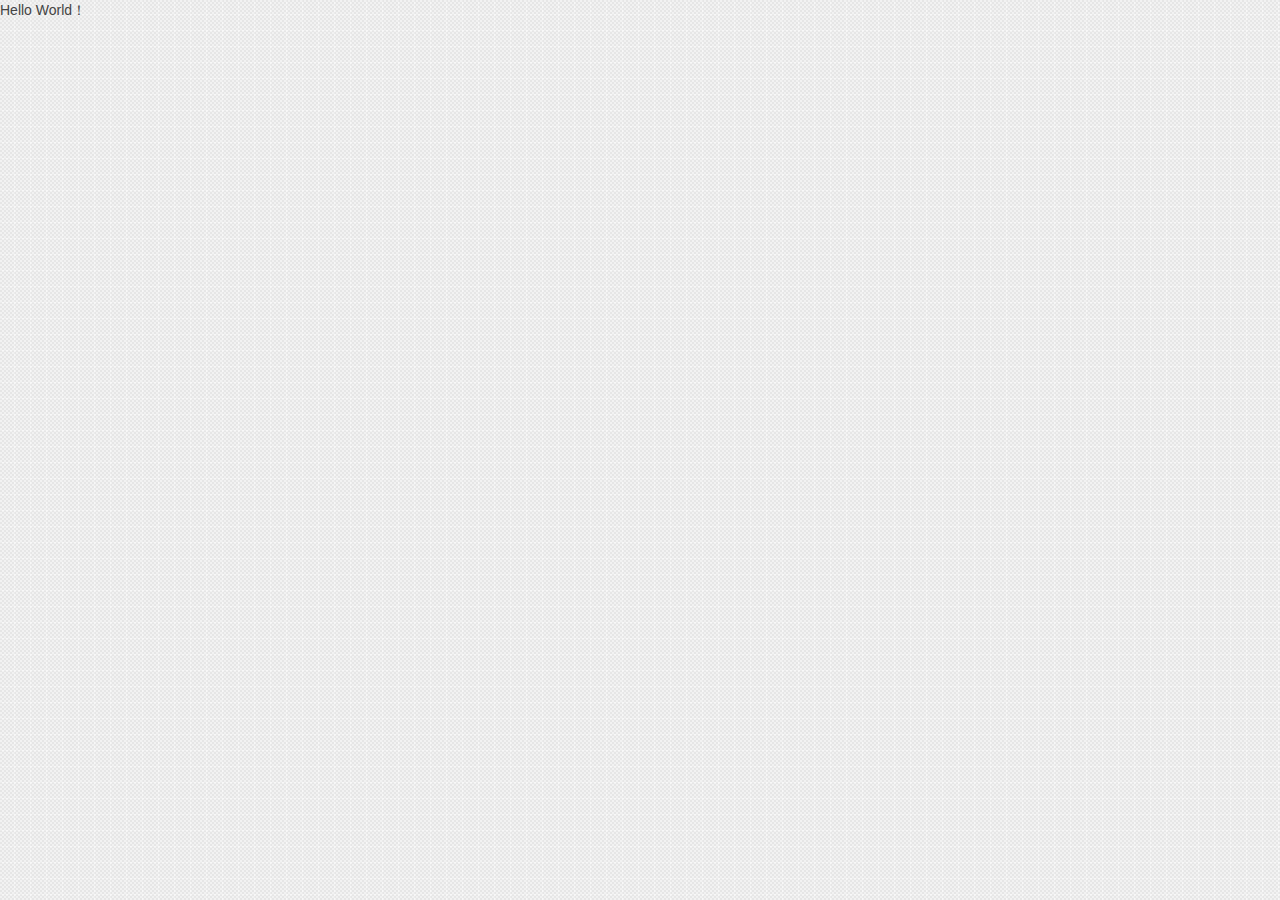
==== commit 4714266e: "Hello World！" ====
--- a/index.html
+++ b/index.html
@@ -17,7 +17,7 @@
 <![endif]-->
 </head>
 <body>
-
+Hello World！
 <!-- javascript -->
 <script src="js/lib/zepto.min.js"></script>
 <script src="js/index.js"></script>
--- a/css/styles.css
+++ b/css/styles.css
@@ -1,2 +1,2 @@
-body{font:normal 14px/1.5 "\5FAE\8F6F\96C5\9ED1", Helvetica,STHeiti, Droidsansfallback;color:#444;-webkit-user-select:none;-webkit-text-size-adjust:none}body,div,dl,dt,dd,del,ul,ol,li,h1,h2,h3,h4,h5,h6,pre,form,fieldset,input,textarea,p,blockquote,th,td,figure{margin:0;padding:0}input[type="text"],input[type="number"],input[type="password"],input[type="submit"],input[type="button"],textarea{-webkit-appearance:none;outline-style:none;resize:none;border:0}table{border-collapse:collapse;border-spacing:0}fieldset,img{border:0}address,caption,cite,code,dfn,em,th,var{font-style:normal;font-weight:normal}ol,ul{list-style:none}caption,th{text-align:left}h1,h2,h3,h4,h5,h6{font-size:100%;font-weight:normal;font-style:normal}q:before,q:after{content:''}abbr,acronym{border:0}header,section{display:block;margin:0;padding:0}a{text-decoration:none}.clearfix:after{content:".";display:block;height:0;clear:both;visibility:hidden}.unl{text-decoration:underline}.tl{text-align:left}.tc{text-align:center}.tr{text-align:right}.bc{margin-left:auto;margin-right:auto}.fl{float:left}.fr{float:right}.vm{vertical-align:middle}.vt{vertical-align:top}.pr{position:relative}.pa{position:absolute}.none{display:none}*:visited,*:hover,*:active,*:focus{transition:color .5s linear, background-color .5s linear, border-color .5s linear}article,aside,dialog,footer,header,section,footer,nav,figure,menu{display:block}body{background:url(../img/freebie.png) repeat 0 0}@font-face{font-family:'Cabin Condensed';font-style:normal;font-weight:500;src:local("Cabin Condensed Medium"),local("CabinCondensed-Medium"),url(fonts/CabinCondensed.woff2) format("woff2");unicode-range:U+0000-00FF,U+0131,U+0152-0153,U+02C6,U+02DA,U+02DC,U+2000-206F,U+2074,U+20AC,U+2212,U+2215,U+E0FF,U+EFFD,U+F000}body::-webkit-scrollbar-track-piece{background-color:#e5e5e5;-webkit-border-radius:4px}body::-webkit-scrollbar{width:8px}body::-webkit-scrollbar-thumb{width:8px;background-color:#999;-webkit-border-radius:4px}body::-webkit-scrollbar-thumb:hover{height:50px;background-color:#9f9f9f;-webkit-border-radius:4px}body{overflow-x:hidden}.navBox{width:135px;height:2000px;padding:150px 10px 0 50px;position:absolute;top:0;left:0;bottom:0;background-color:#121621}.navBox .birdBox{padding-top:200px}.navBox .navBox_logo{display:block;width:100px;height:100px;position:relative}.navBox .navBox_logo img{width:100%;height:100%;display:block;border-radius:50%;transition:box-shadow .5s linear}.navBox .navBox_logo h1{position:absolute;right:-30px;top:-45px;line-height:40px;color:#41B1F5;opacity:0;transform:rotate(0deg)}.navBox .navBox_logo:hover img{box-shadow:0 0 50px #41B1F5}.navBox .navBox_logo:hover h1{opacity:1;transform:rotate(30deg);transform-origin:0% 20%;transition:opacity .5s linear .3s, transform .1s ease 1.2s}.navBox ul{padding:60px 40px 0 5px}.navBox ul li{line-height:35px;text-align:center}.navBox ul li.cur a{color:#41B1F5}.navBox ul a{color:#777;font-size:16px;font-weight:500}.navBox ul a:hover{color:#41B1F5}.mainBox{margin:0 0 0 195px}.titBox{padding:1em 1.2em;color:#fff;line-height:20px;background:-webkit-linear-gradient(315deg, transparent 5px, #41B1F5 0) top left,-webkit-linear-gradient(225deg, transparent 5px, #41B1F5 0) top right,-webkit-linear-gradient(135deg, transparent 5px, #41B1F5 0) bottom right,-webkit-linear-gradient(45deg, transparent 5px, #41B1F5 0) bottom left;background-size:50% 50%;background-repeat:no-repeat}.listBox ul{padding:0 0 30px 30px}.listBox li{float:left;padding:30px 30px 0 0}.listBox li a{display:block;width:450px;height:360px;background-color:#fff;box-shadow:3px 5px 5px rgba(200,200,200,0.5)}.listBox li a:hover{box-shadow:3px 5px 5px rgba(106,137,161,0.5)}.listBox li figure{width:100%;height:260px}.listBox li figure img{display:block;width:100%;height:100%}.listBox li .tit{padding:10px}.listBox li .tit h3{line-height:50px;font-size:24px;color:#121621}.listBox li .tit p{line-height:30px;font-size:14px;color:#999;overflow:hidden;text-overflow:ellipsis;white-space:nowrap}.ribbon{position:absolute;top:42px;width:200px;padding:1px 0;background:#000;color:#eee;box-shadow:0 0 10px rgba(0,0,0,0.5)}.ribbon.left{left:-42px;-moz-transform:rotate(-45deg);-webkit-transform:rotate(-45deg);-o-transform:rotate(-45deg);-ms-transform:rotate(-45deg);transform:rotate(-45deg)}.ribbon.right{right:-42px;-moz-transform:rotate(45deg);-webkit-transform:rotate(45deg);-o-transform:rotate(45deg);-ms-transform:rotate(45deg);transform:rotate(45deg)}.ribbon a,.ribbon a:visited,.ribbon a:active,.ribbon a:hover{display:block;padding:1px 0;height:24px;line-height:24px;color:inherit;text-align:center;text-decoration:none;font-family:'Cabin Condensed', sans-serif;font-size:16px;font-weight:500;border:1px solid rgba(255,255,255,0.3);-moz-text-shadow:0 0 10px rgba(0,0,0,0.31);-webkit-text-shadow:0 0 10px rgba(0,0,0,0.31);text-shadow:0 0 10px rgba(0,0,0,0.31)}.ribbon.black{background:#121621}.ribbon.red{background:#c00}.ribbon.blue{background:#41B1F5}.ribbon.green{background:#0a0}.ribbon.orange{background:#d80}.ribbon.purple{background:#c0c}.ribbon.grey{background:#888}.ribbon.white{background:#eee;color:black}.ribbon.white a{border:2px dotted rgba(100,100,100,0.2)}.bird{position:relative;width:100px;height:100px;cursor:pointer}.bird .big{position:absolute;top:0;left:0;border-radius:50%;border-color:transparent transparent #d72928 #db3e3d;border-width:50px;border-style:solid;transform:rotate(45deg);-webkit-transform:rotate(45deg);-moz-transform:rotate(45deg);transition:0.5s;-webkit-transition:0.5s;-moz-transition:0.5s}.bird .middle{position:absolute;top:10%;left:10%;border-radius:50%;border-color:#f8d245 transparent #f2f2f2 #fff;border-style:solid;border-width:40px;transform:rotate(45deg);-webkit-transform:rotate(45deg);-moz-transform:rotate(45deg);transition:0.5s;-webkit-transition:0.5s;-moz-transition:0.5s}.bird .small{position:absolute;top:30%;left:30%;border-radius:50%;border-color:transparent #f7a703 transparent transparent;border-style:solid;border-width:20px;transform:rotate(45deg);-webkit-transform:rotate(45deg);-moz-transform:rotate(45deg);transition:0.5s;-webkit-transition:0.5s;-moz-transition:0.5s}.bird .small:before{content:"";background:#000;width:10px;height:10px;border-radius:50%;position:absolute;top:-5px;right:10px}.bird:hover .big{transform:rotate(225deg);-webkit-transform:rotate(225deg);-moz-transform:rotate(225deg);border-color:transparent transparent #1fe8b6 #16d7a7}.bird:hover .middle{transform:rotate(-135deg);-webkit-transform:rotate(-135deg);-moz-transform:rotate(-135deg);border-color:transparent #f8d245 #fff #f2f2f2}.bird:hover .small{transform:rotate(135deg);-webkit-transform:rotate(135deg);-moz-transform:rotate(135deg);border-color:transparent #f7a703 transparent transparent}h2{font-size:30px;line-height:1.5;color:#3A90CD}.ie8 .ribbon.right{right:0;top:0}
+﻿body{font:normal 14px/1.5 "\5FAE\8F6F\96C5\9ED1", Helvetica,STHeiti, Droidsansfallback;color:#444;-webkit-user-select:none;-webkit-text-size-adjust:none}body,div,dl,dt,dd,del,ul,ol,li,h1,h2,h3,h4,h5,h6,pre,form,fieldset,input,textarea,p,blockquote,th,td,figure{margin:0;padding:0}input[type="text"],input[type="number"],input[type="password"],input[type="submit"],input[type="button"],textarea{-webkit-appearance:none;outline-style:none;resize:none;border:0}table{border-collapse:collapse;border-spacing:0}fieldset,img{border:0}address,caption,cite,code,dfn,em,th,var{font-style:normal;font-weight:normal}ol,ul{list-style:none}caption,th{text-align:left}h1,h2,h3,h4,h5,h6{font-size:100%;font-weight:normal;font-style:normal}q:before,q:after{content:''}abbr,acronym{border:0}header,section{display:block;margin:0;padding:0}a{text-decoration:none}.clearfix:after{content:".";display:block;height:0;clear:both;visibility:hidden}.unl{text-decoration:underline}.tl{text-align:left}.tc{text-align:center}.tr{text-align:right}.bc{margin-left:auto;margin-right:auto}.fl{float:left}.fr{float:right}.vm{vertical-align:middle}.vt{vertical-align:top}.pr{position:relative}.pa{position:absolute}.none{display:none}*:visited,*:hover,*:active,*:focus{transition:color .5s linear, background-color .5s linear, border-color .5s linear}article,aside,dialog,footer,header,section,footer,nav,figure,menu{display:block}body{background:url(../img/freebie.png) repeat 0 0}@font-face{font-family:'Cabin Condensed';font-style:normal;font-weight:500;src:local("Cabin Condensed Medium"),local("CabinCondensed-Medium"),url(fonts/CabinCondensed.woff2) format("woff2");unicode-range:U+0000-00FF,U+0131,U+0152-0153,U+02C6,U+02DA,U+02DC,U+2000-206F,U+2074,U+20AC,U+2212,U+2215,U+E0FF,U+EFFD,U+F000}body::-webkit-scrollbar-track-piece{background-color:#e5e5e5;-webkit-border-radius:4px}body::-webkit-scrollbar{width:8px}body::-webkit-scrollbar-thumb{width:8px;background-color:#999;-webkit-border-radius:4px}body::-webkit-scrollbar-thumb:hover{height:50px;background-color:#9f9f9f;-webkit-border-radius:4px}body{overflow-x:hidden}.navBox{width:170px;height:2000px;padding:150px 10px 0 10px;position:absolute;top:0;left:0;bottom:0;background-color:#121621}.navBox .birdBox{padding-top:200px}.navBox .navBox_logo{display:block;width:100px;height:100px;position:relative;margin:0 auto}.navBox .navBox_logo img{width:100%;height:100%;display:block;border-radius:50%;transition:box-shadow .5s linear}.navBox .navBox_logo h1{position:absolute;right:-30px;top:-45px;line-height:40px;color:#41B1F5;opacity:0;transform:rotate(0deg)}.navBox .navBox_logo:hover img{box-shadow:0 0 50px #41B1F5}.navBox .navBox_logo:hover h1{opacity:1;transform:rotate(30deg);transform-origin:0% 20%;transition:opacity .5s linear .3s, transform .1s ease 1.2s}.navBox ul{padding:60px 0 0}.navBox ul li{line-height:35px}.navBox ul li.cur a{color:#41B1F5}.navBox ul li a{display:block;color:#777;font-size:16px;font-weight:500;text-align:center}.navBox ul li a:hover{background:rgba(43,43,43,0.7);transition:all 0s linear}.mainBox{margin:0 0 0 195px}.titBox{padding:1em 1.2em;color:#fff;line-height:20px;background:-webkit-linear-gradient(315deg, transparent 5px, #41B1F5 0) top left,-webkit-linear-gradient(225deg, transparent 5px, #41B1F5 0) top right,-webkit-linear-gradient(135deg, transparent 5px, #41B1F5 0) bottom right,-webkit-linear-gradient(45deg, transparent 5px, #41B1F5 0) bottom left;background-size:50% 50%;background-repeat:no-repeat}.listBox ul{padding:0 0 30px 30px}.listBox li{float:left;padding:30px 30px 0 0}.listBox li a{display:block;width:450px;height:360px;background-color:#fff;box-shadow:3px 5px 5px rgba(200,200,200,0.5)}.listBox li a:hover{box-shadow:3px 5px 5px rgba(106,137,161,0.5)}.listBox li figure{width:100%;height:260px}.listBox li figure img{display:block;width:100%;height:100%}.listBox li .tit{padding:10px}.listBox li .tit h3{line-height:50px;font-size:24px;color:#121621}.listBox li .tit p{line-height:30px;font-size:14px;color:#999;overflow:hidden;text-overflow:ellipsis;white-space:nowrap}.expTitle:before{content:'✔';line-height:40px;font-size:20px;color:#d9d9d9;text-shadow:0 -1px 0 #bfbfbf}.expTitle:after{content:'✖';line-height:40px;font-size:20px;color:#a88a8a}.ribbon{position:absolute;top:42px;width:200px;padding:1px 0;background:#000;color:#eee;box-shadow:0 0 10px rgba(0,0,0,0.5)}.ribbon.left{left:-42px;-moz-transform:rotate(-45deg);-webkit-transform:rotate(-45deg);-o-transform:rotate(-45deg);-ms-transform:rotate(-45deg);transform:rotate(-45deg)}.ribbon.right{right:-42px;-moz-transform:rotate(45deg);-webkit-transform:rotate(45deg);-o-transform:rotate(45deg);-ms-transform:rotate(45deg);transform:rotate(45deg)}.ribbon a,.ribbon a:visited,.ribbon a:active,.ribbon a:hover{display:block;padding:1px 0;height:24px;line-height:24px;color:inherit;text-align:center;text-decoration:none;font-family:'Cabin Condensed', sans-serif;font-size:16px;font-weight:500;border:1px solid rgba(255,255,255,0.3);-moz-text-shadow:0 0 10px rgba(0,0,0,0.31);-webkit-text-shadow:0 0 10px rgba(0,0,0,0.31);text-shadow:0 0 10px rgba(0,0,0,0.31)}.ribbon.black{background:#121621}.ribbon.red{background:#c00}.ribbon.blue{background:#41B1F5}.ribbon.green{background:#0a0}.ribbon.orange{background:#d80}.ribbon.purple{background:#c0c}.ribbon.grey{background:#888}.ribbon.white{background:#eee;color:black}.ribbon.white a{border:2px dotted rgba(100,100,100,0.2)}.bird{position:relative;width:100px;height:100px;cursor:pointer}.bird .big{position:absolute;top:0;left:0;border-radius:50%;border-color:transparent transparent #d72928 #db3e3d;border-width:50px;border-style:solid;transform:rotate(45deg);-webkit-transform:rotate(45deg);-moz-transform:rotate(45deg);transition:0.5s;-webkit-transition:0.5s;-moz-transition:0.5s}.bird .middle{position:absolute;top:10%;left:10%;border-radius:50%;border-color:#f8d245 transparent #f2f2f2 #fff;border-style:solid;border-width:40px;transform:rotate(45deg);-webkit-transform:rotate(45deg);-moz-transform:rotate(45deg);transition:0.5s;-webkit-transition:0.5s;-moz-transition:0.5s}.bird .small{position:absolute;top:30%;left:30%;border-radius:50%;border-color:transparent #f7a703 transparent transparent;border-style:solid;border-width:20px;transform:rotate(45deg);-webkit-transform:rotate(45deg);-moz-transform:rotate(45deg);transition:0.5s;-webkit-transition:0.5s;-moz-transition:0.5s}.bird .small:before{content:"";background:#000;width:10px;height:10px;border-radius:50%;position:absolute;top:-5px;right:10px}.bird:hover .big{transform:rotate(225deg);-webkit-transform:rotate(225deg);-moz-transform:rotate(225deg);border-color:transparent transparent #1fe8b6 #16d7a7}.bird:hover .middle{transform:rotate(-135deg);-webkit-transform:rotate(-135deg);-moz-transform:rotate(-135deg);border-color:transparent #f8d245 #fff #f2f2f2}.bird:hover .small{transform:rotate(135deg);-webkit-transform:rotate(135deg);-moz-transform:rotate(135deg);border-color:transparent #f7a703 transparent transparent}h2{font-size:30px;line-height:1.5;color:#3A90CD}.ie8 .ribbon.right{right:0;top:0}
 /*# sourceMappingURL=styles.css.map */
